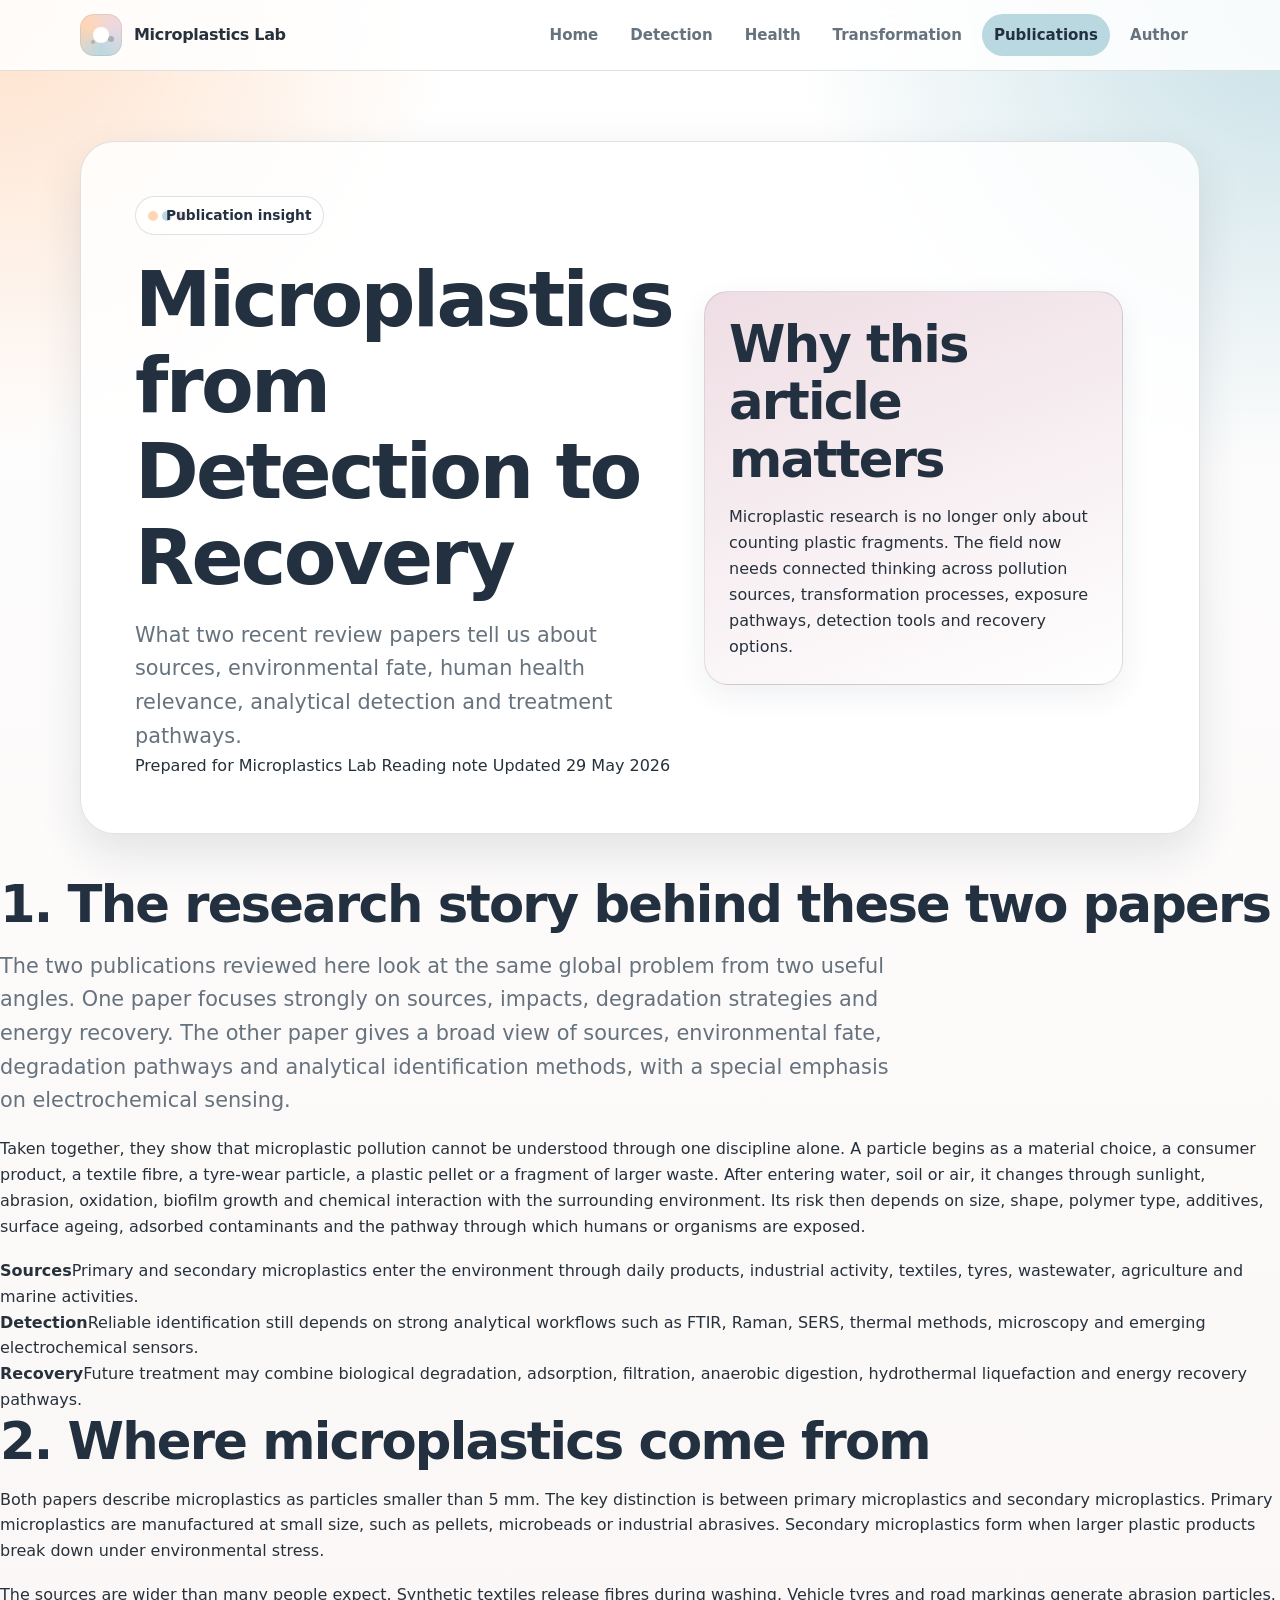
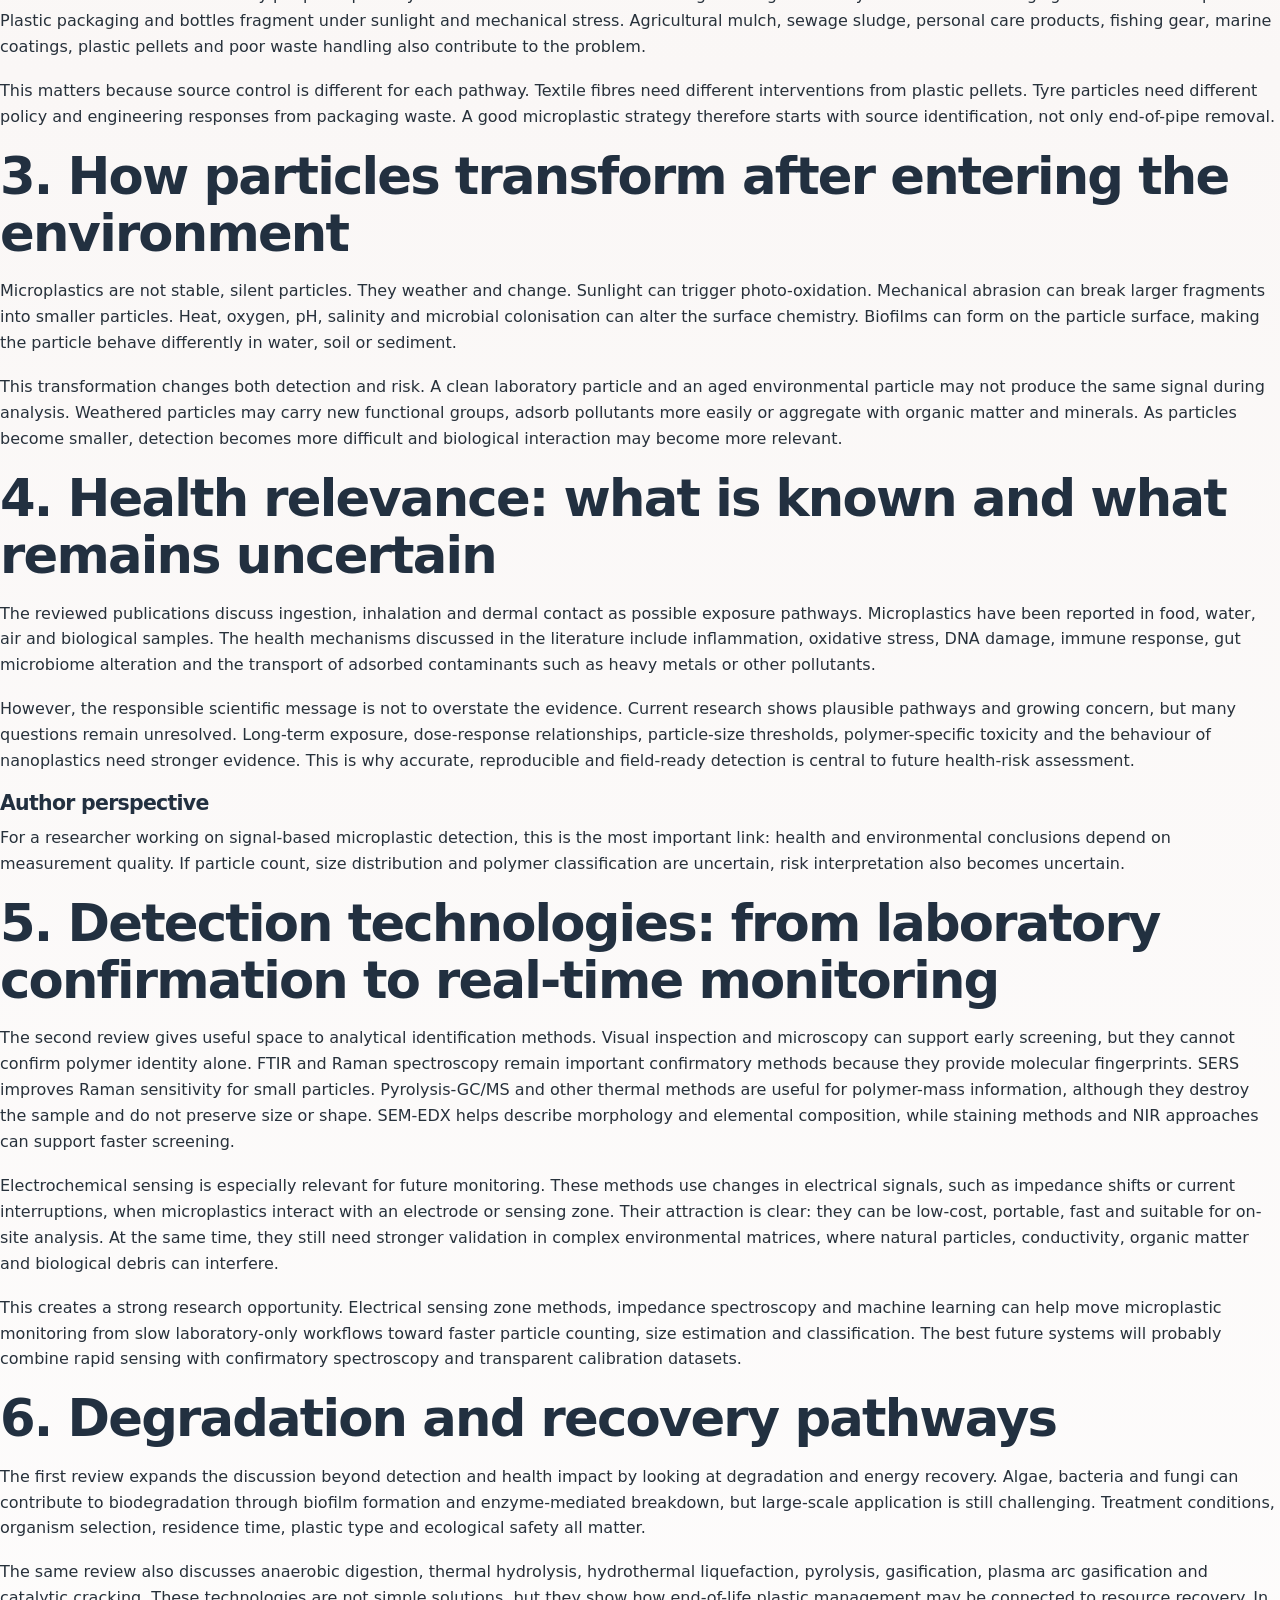
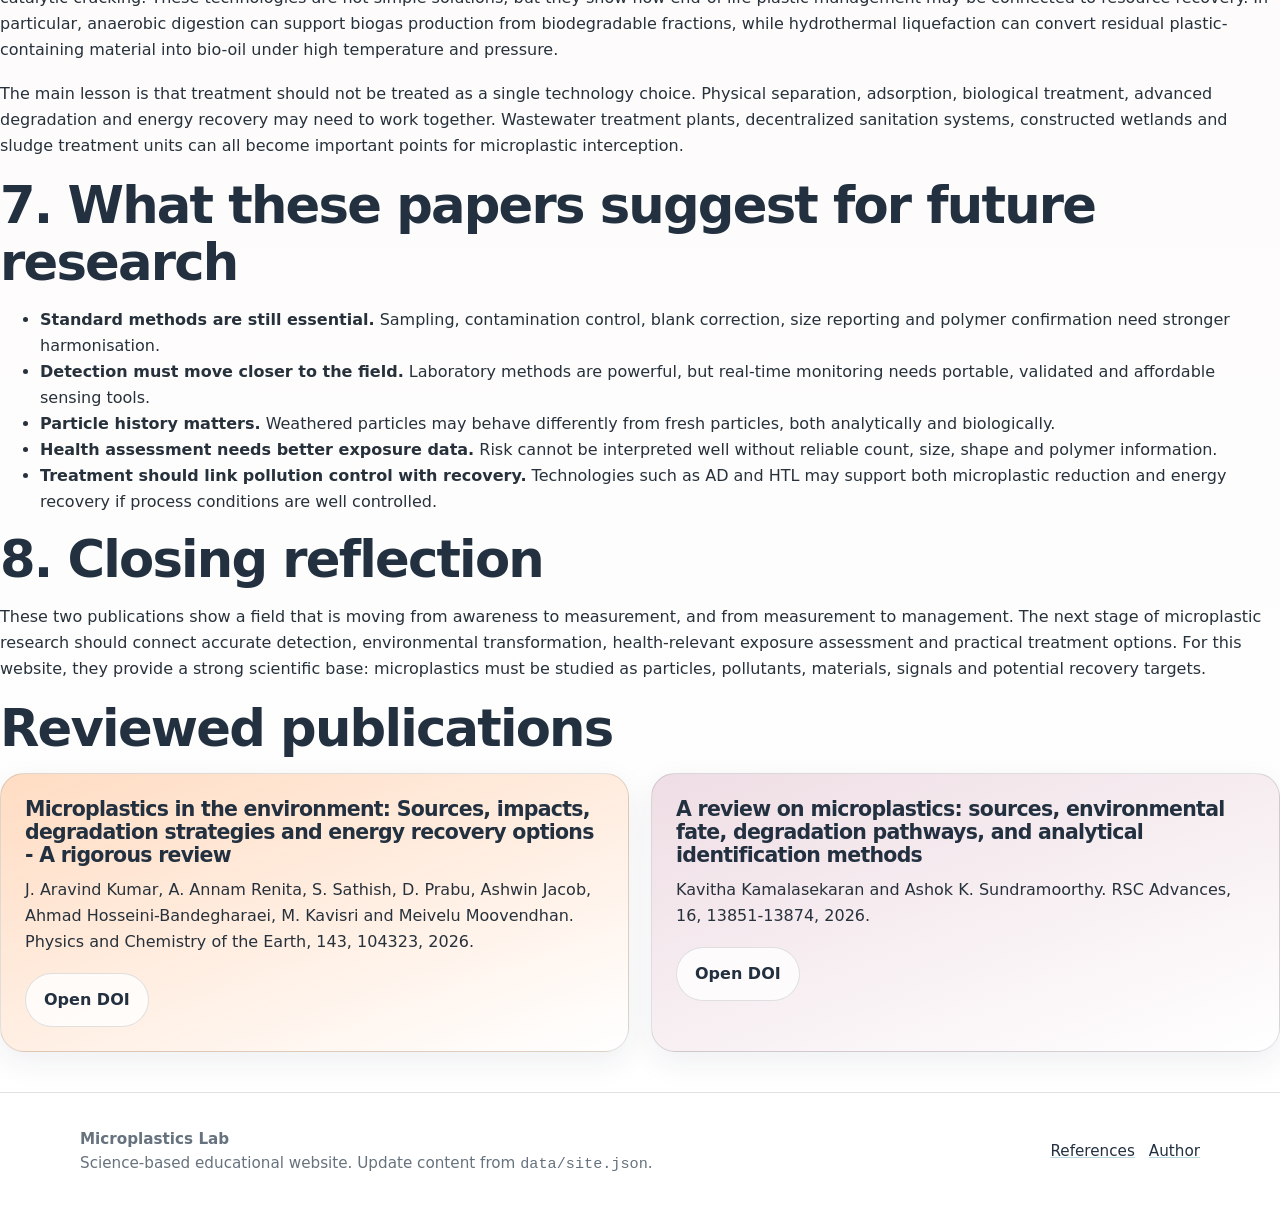
==== publication-insight-microplastics.html @ eff2d81d "Add files via upload" ====
<!doctype html>
<html lang="en">
<head>
  <meta charset="utf-8">
  <meta name="viewport" content="width=device-width, initial-scale=1">
  <title>Microplastics from Detection to Recovery | Microplastics Lab</title>
  <meta name="description" content="A readable article based on two recent microplastic review publications covering sources, environmental fate, detection, health relevance and recovery pathways.">
  <link rel="stylesheet" href="assets/css/styles.css">
</head>
<body>

<a class="skip-link" href="#content">Skip to content</a>
<header class="site-header">
  <div class="nav-wrap">
    <a class="brand" href="index.html" aria-label="Microplastics website home">
      <span class="brand-mark" aria-hidden="true"></span>
      <span>Microplastics Lab</span>
    </a>
    <button class="nav-toggle" type="button" aria-expanded="false" aria-label="Open navigation">Menu</button>
    <ul class="nav-links">
      <li><a href="index.html">Home</a></li>
      <li><a href="detection.html">Detection</a></li>
      <li><a href="health.html">Health</a></li>
      <li><a href="transformation.html">Transformation</a></li>
      <li><a class="active" href="publications.html">Publications</a></li>
      <li><a href="author.html">Author</a></li>
    </ul>
  </div>
</header>

<main id="content">
  <section class="page-hero">
    <div class="page-hero-inner">
      <div>
        <span class="kicker">Publication insight</span>
        <h1>Microplastics from Detection to Recovery</h1>
        <p class="lead">What two recent review papers tell us about sources, environmental fate, human health relevance, analytical detection and treatment pathways.</p>
        <div class="article-meta">
          <span>Prepared for Microplastics Lab</span>
          <span>Reading note</span>
          <span>Updated 29 May 2026</span>
        </div>
      </div>
      <div class="card accent-c">
        <h2>Why this article matters</h2>
        <p>Microplastic research is no longer only about counting plastic fragments. The field now needs connected thinking across pollution sources, transformation processes, exposure pathways, detection tools and recovery options.</p>
      </div>
    </div>
  </section>

  <section class="article-shell">
    <article class="article-body">
      <h2>1. The research story behind these two papers</h2>
      <p class="lead">The two publications reviewed here look at the same global problem from two useful angles. One paper focuses strongly on sources, impacts, degradation strategies and energy recovery. The other paper gives a broad view of sources, environmental fate, degradation pathways and analytical identification methods, with a special emphasis on electrochemical sensing.</p>
      <p>Taken together, they show that microplastic pollution cannot be understood through one discipline alone. A particle begins as a material choice, a consumer product, a textile fibre, a tyre-wear particle, a plastic pellet or a fragment of larger waste. After entering water, soil or air, it changes through sunlight, abrasion, oxidation, biofilm growth and chemical interaction with the surrounding environment. Its risk then depends on size, shape, polymer type, additives, surface ageing, adsorbed contaminants and the pathway through which humans or organisms are exposed.</p>

      <div class="insight-grid">
        <div class="insight-tile"><strong>Sources</strong>Primary and secondary microplastics enter the environment through daily products, industrial activity, textiles, tyres, wastewater, agriculture and marine activities.</div>
        <div class="insight-tile"><strong>Detection</strong>Reliable identification still depends on strong analytical workflows such as FTIR, Raman, SERS, thermal methods, microscopy and emerging electrochemical sensors.</div>
        <div class="insight-tile"><strong>Recovery</strong>Future treatment may combine biological degradation, adsorption, filtration, anaerobic digestion, hydrothermal liquefaction and energy recovery pathways.</div>
      </div>

      <h2>2. Where microplastics come from</h2>
      <p>Both papers describe microplastics as particles smaller than 5 mm. The key distinction is between primary microplastics and secondary microplastics. Primary microplastics are manufactured at small size, such as pellets, microbeads or industrial abrasives. Secondary microplastics form when larger plastic products break down under environmental stress.</p>
      <p>The sources are wider than many people expect. Synthetic textiles release fibres during washing. Vehicle tyres and road markings generate abrasion particles. Plastic packaging and bottles fragment under sunlight and mechanical stress. Agricultural mulch, sewage sludge, personal care products, fishing gear, marine coatings, plastic pellets and poor waste handling also contribute to the problem.</p>
      <p>This matters because source control is different for each pathway. Textile fibres need different interventions from plastic pellets. Tyre particles need different policy and engineering responses from packaging waste. A good microplastic strategy therefore starts with source identification, not only end-of-pipe removal.</p>

      <h2>3. How particles transform after entering the environment</h2>
      <p>Microplastics are not stable, silent particles. They weather and change. Sunlight can trigger photo-oxidation. Mechanical abrasion can break larger fragments into smaller particles. Heat, oxygen, pH, salinity and microbial colonisation can alter the surface chemistry. Biofilms can form on the particle surface, making the particle behave differently in water, soil or sediment.</p>
      <p>This transformation changes both detection and risk. A clean laboratory particle and an aged environmental particle may not produce the same signal during analysis. Weathered particles may carry new functional groups, adsorb pollutants more easily or aggregate with organic matter and minerals. As particles become smaller, detection becomes more difficult and biological interaction may become more relevant.</p>

      <h2>4. Health relevance: what is known and what remains uncertain</h2>
      <p>The reviewed publications discuss ingestion, inhalation and dermal contact as possible exposure pathways. Microplastics have been reported in food, water, air and biological samples. The health mechanisms discussed in the literature include inflammation, oxidative stress, DNA damage, immune response, gut microbiome alteration and the transport of adsorbed contaminants such as heavy metals or other pollutants.</p>
      <p>However, the responsible scientific message is not to overstate the evidence. Current research shows plausible pathways and growing concern, but many questions remain unresolved. Long-term exposure, dose-response relationships, particle-size thresholds, polymer-specific toxicity and the behaviour of nanoplastics need stronger evidence. This is why accurate, reproducible and field-ready detection is central to future health-risk assessment.</p>

      <div class="article-note">
        <h3>Author perspective</h3>
        <p>For a researcher working on signal-based microplastic detection, this is the most important link: health and environmental conclusions depend on measurement quality. If particle count, size distribution and polymer classification are uncertain, risk interpretation also becomes uncertain.</p>
      </div>

      <h2>5. Detection technologies: from laboratory confirmation to real-time monitoring</h2>
      <p>The second review gives useful space to analytical identification methods. Visual inspection and microscopy can support early screening, but they cannot confirm polymer identity alone. FTIR and Raman spectroscopy remain important confirmatory methods because they provide molecular fingerprints. SERS improves Raman sensitivity for small particles. Pyrolysis-GC/MS and other thermal methods are useful for polymer-mass information, although they destroy the sample and do not preserve size or shape. SEM-EDX helps describe morphology and elemental composition, while staining methods and NIR approaches can support faster screening.</p>
      <p>Electrochemical sensing is especially relevant for future monitoring. These methods use changes in electrical signals, such as impedance shifts or current interruptions, when microplastics interact with an electrode or sensing zone. Their attraction is clear: they can be low-cost, portable, fast and suitable for on-site analysis. At the same time, they still need stronger validation in complex environmental matrices, where natural particles, conductivity, organic matter and biological debris can interfere.</p>
      <p>This creates a strong research opportunity. Electrical sensing zone methods, impedance spectroscopy and machine learning can help move microplastic monitoring from slow laboratory-only workflows toward faster particle counting, size estimation and classification. The best future systems will probably combine rapid sensing with confirmatory spectroscopy and transparent calibration datasets.</p>

      <h2>6. Degradation and recovery pathways</h2>
      <p>The first review expands the discussion beyond detection and health impact by looking at degradation and energy recovery. Algae, bacteria and fungi can contribute to biodegradation through biofilm formation and enzyme-mediated breakdown, but large-scale application is still challenging. Treatment conditions, organism selection, residence time, plastic type and ecological safety all matter.</p>
      <p>The same review also discusses anaerobic digestion, thermal hydrolysis, hydrothermal liquefaction, pyrolysis, gasification, plasma arc gasification and catalytic cracking. These technologies are not simple solutions, but they show how end-of-life plastic management may be connected to resource recovery. In particular, anaerobic digestion can support biogas production from biodegradable fractions, while hydrothermal liquefaction can convert residual plastic-containing material into bio-oil under high temperature and pressure.</p>
      <p>The main lesson is that treatment should not be treated as a single technology choice. Physical separation, adsorption, biological treatment, advanced degradation and energy recovery may need to work together. Wastewater treatment plants, decentralized sanitation systems, constructed wetlands and sludge treatment units can all become important points for microplastic interception.</p>

      <h2>7. What these papers suggest for future research</h2>
      <ul class="key-list">
        <li><strong>Standard methods are still essential.</strong> Sampling, contamination control, blank correction, size reporting and polymer confirmation need stronger harmonisation.</li>
        <li><strong>Detection must move closer to the field.</strong> Laboratory methods are powerful, but real-time monitoring needs portable, validated and affordable sensing tools.</li>
        <li><strong>Particle history matters.</strong> Weathered particles may behave differently from fresh particles, both analytically and biologically.</li>
        <li><strong>Health assessment needs better exposure data.</strong> Risk cannot be interpreted well without reliable count, size, shape and polymer information.</li>
        <li><strong>Treatment should link pollution control with recovery.</strong> Technologies such as AD and HTL may support both microplastic reduction and energy recovery if process conditions are well controlled.</li>
      </ul>

      <h2>8. Closing reflection</h2>
      <p>These two publications show a field that is moving from awareness to measurement, and from measurement to management. The next stage of microplastic research should connect accurate detection, environmental transformation, health-relevant exposure assessment and practical treatment options. For this website, they provide a strong scientific base: microplastics must be studied as particles, pollutants, materials, signals and potential recovery targets.</p>

      <h2>Reviewed publications</h2>
      <div class="grid two">
        <section class="card source-card accent-b">
          <h3>Microplastics in the environment: Sources, impacts, degradation strategies and energy recovery options - A rigorous review</h3>
          <p>J. Aravind Kumar, A. Annam Renita, S. Sathish, D. Prabu, Ashwin Jacob, Ahmad Hosseini-Bandegharaei, M. Kavisri and Meivelu Moovendhan. Physics and Chemistry of the Earth, 143, 104323, 2026.</p>
          <a class="button secondary" href="https://doi.org/10.1016/j.pce.2026.104323" target="_blank" rel="noopener">Open DOI</a>
        </section>
        <section class="card source-card accent-c">
          <h3>A review on microplastics: sources, environmental fate, degradation pathways, and analytical identification methods</h3>
          <p>Kavitha Kamalasekaran and Ashok K. Sundramoorthy. RSC Advances, 16, 13851-13874, 2026.</p>
          <a class="button secondary" href="https://doi.org/10.1039/d5ra09062h" target="_blank" rel="noopener">Open DOI</a>
        </section>
      </div>
    </article>
  </section>
</main>

<footer class="site-footer">
  <div class="footer-inner">
    <div>
      <strong>Microplastics Lab</strong><br>
      Science-based educational website. Update content from <code>data/site.json</code>.
    </div>
    <div class="footer-links">
      <a href="publications.html">References</a>
      <a href="author.html">Author</a>
    </div>
  </div>
</footer>
<script src="assets/js/main.js"></script>

</body>
</html>
---- assets/css/styles.css ----
:root {
  --blush: #ecd8e0;
  --peach: #ffd5b6;
  --aqua: #bad8e0;
  --white: #ffffff;
  --stone: #ccc8c8;
  --ink: #27313b;
  --muted: #66727d;
  --deep: #223040;
  --line: rgba(39, 49, 59, 0.14);
  --shadow: 0 18px 45px rgba(34, 48, 64, 0.12);
  --radius: 24px;
  --radius-sm: 14px;
  --max: 1160px;
}

* { box-sizing: border-box; }
html { scroll-behavior: smooth; }
body {
  margin: 0;
  font-family: Inter, ui-sans-serif, system-ui, -apple-system, BlinkMacSystemFont, "Segoe UI", Arial, sans-serif;
  color: var(--ink);
  background:
    radial-gradient(circle at top left, rgba(255, 213, 182, 0.72), transparent 28rem),
    radial-gradient(circle at top right, rgba(186, 216, 224, 0.8), transparent 30rem),
    linear-gradient(180deg, #ffffff 0%, #faf7f6 38%, #ffffff 100%);
  line-height: 1.62;
}

a { color: inherit; }
img { max-width: 100%; display: block; }

.skip-link {
  position: absolute;
  left: -999px;
  top: 10px;
  background: var(--deep);
  color: white;
  padding: 10px 14px;
  border-radius: 10px;
  z-index: 999;
}
.skip-link:focus { left: 10px; }

.site-header {
  position: sticky;
  top: 0;
  z-index: 40;
  background: rgba(255, 255, 255, 0.86);
  backdrop-filter: blur(16px);
  border-bottom: 1px solid var(--line);
}

.nav-wrap {
  max-width: var(--max);
  margin: 0 auto;
  padding: 14px 20px;
  display: flex;
  align-items: center;
  justify-content: space-between;
  gap: 20px;
}

.brand {
  display: inline-flex;
  align-items: center;
  gap: 12px;
  font-weight: 780;
  text-decoration: none;
  letter-spacing: -0.02em;
}
.brand-mark {
  width: 42px;
  height: 42px;
  border-radius: 14px;
  background: conic-gradient(from 180deg, var(--aqua), var(--peach), var(--blush), var(--aqua));
  position: relative;
  box-shadow: inset 0 0 0 1px rgba(39, 49, 59, 0.08);
}
.brand-mark:after {
  content: "";
  position: absolute;
  width: 16px;
  height: 16px;
  border-radius: 50%;
  background: var(--white);
  top: 13px;
  left: 13px;
  box-shadow: 10px 4px 0 -5px rgba(39, 49, 59, 0.25), -8px 7px 0 -6px rgba(39, 49, 59, 0.22);
}

.nav-toggle {
  display: none;
  border: 1px solid var(--line);
  background: var(--white);
  border-radius: 12px;
  padding: 9px 12px;
  cursor: pointer;
  font-weight: 650;
}

.nav-links {
  display: flex;
  align-items: center;
  gap: 8px;
  list-style: none;
  margin: 0;
  padding: 0;
}
.nav-links a {
  display: inline-block;
  padding: 9px 12px;
  text-decoration: none;
  color: var(--muted);
  font-weight: 650;
  font-size: 0.94rem;
  border-radius: 999px;
}
.nav-links a:hover,
.nav-links a.active {
  background: var(--aqua);
  color: var(--deep);
}

main { min-height: 70vh; }
.section {
  max-width: var(--max);
  margin: 0 auto;
  padding: 76px 20px;
}
.section.tight { padding-top: 44px; }
.grid {
  display: grid;
  gap: 22px;
}
.grid.two { grid-template-columns: repeat(2, minmax(0, 1fr)); }
.grid.three { grid-template-columns: repeat(3, minmax(0, 1fr)); }
.grid.four { grid-template-columns: repeat(4, minmax(0, 1fr)); }

.hero {
  max-width: var(--max);
  margin: 0 auto;
  padding: 86px 20px 70px;
  display: grid;
  grid-template-columns: 1.03fr 0.97fr;
  gap: 42px;
  align-items: center;
}
.kicker {
  display: inline-flex;
  align-items: center;
  gap: 8px;
  padding: 7px 12px;
  border: 1px solid var(--line);
  border-radius: 999px;
  background: rgba(255, 255, 255, 0.74);
  color: var(--deep);
  font-size: 0.86rem;
  font-weight: 740;
}
.kicker:before {
  content: "";
  width: 10px;
  height: 10px;
  border-radius: 50%;
  background: var(--peach);
  box-shadow: 14px 0 0 var(--aqua), 28px 0 0 var(--blush);
}

h1, h2, h3, h4 {
  line-height: 1.12;
  letter-spacing: -0.035em;
  color: var(--deep);
}
h1 {
  font-size: clamp(2.55rem, 6vw, 5.4rem);
  margin: 22px 0 18px;
}
h2 {
  font-size: clamp(2rem, 4vw, 3.35rem);
  margin: 0 0 16px;
}
h3 {
  font-size: 1.28rem;
  margin: 0 0 10px;
}
p { margin: 0 0 18px; }
.lead {
  font-size: clamp(1.05rem, 2vw, 1.3rem);
  color: var(--muted);
  max-width: 68ch;
}
.section-head {
  max-width: 790px;
  margin-bottom: 30px;
}
.section-head.center {
  text-align: center;
  margin-left: auto;
  margin-right: auto;
}

.cta-row {
  display: flex;
  gap: 12px;
  flex-wrap: wrap;
  margin-top: 28px;
}
.button {
  display: inline-flex;
  align-items: center;
  justify-content: center;
  gap: 8px;
  padding: 13px 18px;
  border-radius: 999px;
  text-decoration: none;
  border: 1px solid var(--line);
  font-weight: 760;
  transition: transform .2s ease, box-shadow .2s ease, background .2s ease;
}
.button.primary { background: var(--deep); color: white; border-color: var(--deep); }
.button.secondary { background: rgba(255, 255, 255, .78); color: var(--deep); }
.button:hover { transform: translateY(-2px); box-shadow: var(--shadow); }

.hero-card {
  position: relative;
  background: rgba(255, 255, 255, 0.82);
  border: 1px solid var(--line);
  border-radius: 34px;
  padding: 26px;
  box-shadow: var(--shadow);
  overflow: hidden;
}
.hero-card:before {
  content: "";
  position: absolute;
  width: 270px;
  height: 270px;
  right: -70px;
  top: -90px;
  background: var(--blush);
  border-radius: 50%;
  opacity: 0.7;
}
.hero-card > * { position: relative; }
.metric-grid {
  display: grid;
  grid-template-columns: repeat(2, minmax(0, 1fr));
  gap: 14px;
  margin-top: 20px;
}
.metric {
  background: rgba(255,255,255,0.76);
  border: 1px solid var(--line);
  border-radius: 20px;
  padding: 18px;
}
.metric strong {
  display: block;
  font-size: 1.4rem;
  color: var(--deep);
  margin-bottom: 4px;
}
.metric span { color: var(--muted); font-size: 0.94rem; }

.card {
  background: rgba(255, 255, 255, 0.84);
  border: 1px solid var(--line);
  border-radius: var(--radius);
  padding: 24px;
  box-shadow: 0 10px 30px rgba(34, 48, 64, 0.07);
}
.card.accent-a { background: linear-gradient(160deg, rgba(186,216,224,.85), rgba(255,255,255,.84)); }
.card.accent-b { background: linear-gradient(160deg, rgba(255,213,182,.83), rgba(255,255,255,.86)); }
.card.accent-c { background: linear-gradient(160deg, rgba(236,216,224,.86), rgba(255,255,255,.86)); }
.card p:last-child { margin-bottom: 0; }
.tag {
  display: inline-block;
  margin: 0 6px 8px 0;
  padding: 6px 10px;
  border-radius: 999px;
  background: rgba(186, 216, 224, .54);
  border: 1px solid var(--line);
  font-size: 0.86rem;
  font-weight: 700;
  color: var(--deep);
}

.page-hero {
  max-width: var(--max);
  margin: 0 auto;
  padding: 70px 20px 42px;
}
.page-hero-inner {
  background: rgba(255,255,255,.82);
  border: 1px solid var(--line);
  border-radius: 34px;
  padding: clamp(28px, 5vw, 54px);
  box-shadow: var(--shadow);
  display: grid;
  grid-template-columns: 1.05fr .95fr;
  gap: 32px;
  align-items: center;
}
.page-hero .lead { margin-bottom: 0; }

.figure-panel {
  background: var(--white);
  border: 1px solid var(--line);
  border-radius: 28px;
  padding: 18px;
  box-shadow: 0 10px 28px rgba(34, 48, 64, 0.08);
}
.figure-caption {
  color: var(--muted);
  font-size: 0.91rem;
  padding: 12px 4px 0;
}

.workflow {
  position: relative;
  display: grid;
  grid-template-columns: repeat(5, minmax(0, 1fr));
  gap: 12px;
}
.step {
  background: rgba(255,255,255,.88);
  border: 1px solid var(--line);
  border-radius: 18px;
  padding: 16px;
  min-height: 132px;
}
.step-num {
  width: 32px;
  height: 32px;
  display: grid;
  place-items: center;
  border-radius: 50%;
  background: var(--deep);
  color: white;
  font-weight: 800;
  margin-bottom: 12px;
}
.step h3 { font-size: 1.04rem; margin-bottom: 7px; }
.step p { color: var(--muted); font-size: 0.93rem; }

.table-wrap {
  overflow-x: auto;
  border-radius: var(--radius);
  border: 1px solid var(--line);
  background: white;
}
table {
  width: 100%;
  border-collapse: collapse;
  min-width: 720px;
}
th, td {
  text-align: left;
  padding: 16px 18px;
  border-bottom: 1px solid var(--line);
  vertical-align: top;
}
th {
  background: var(--aqua);
  color: var(--deep);
  font-size: 0.92rem;
  letter-spacing: .02em;
}
tr:last-child td { border-bottom: none; }
td { color: var(--muted); }
td strong { color: var(--deep); }

.reference-list {
  list-style: none;
  padding: 0;
  margin: 0;
  display: grid;
  gap: 14px;
}
.reference-list li {
  background: white;
  border: 1px solid var(--line);
  border-radius: 18px;
  padding: 18px;
}
.reference-list a {
  color: var(--deep);
  font-weight: 760;
  text-decoration-thickness: 2px;
  text-decoration-color: var(--aqua);
  text-underline-offset: 4px;
}
.reference-list span {
  display: block;
  color: var(--muted);
  margin-top: 6px;
}

.author-box {
  display: grid;
  grid-template-columns: 220px 1fr;
  gap: 26px;
  align-items: start;
}
.avatar {
  width: 220px;
  height: 220px;
  border-radius: 34px;
  background:
    radial-gradient(circle at 30% 30%, var(--peach), transparent 42%),
    radial-gradient(circle at 70% 35%, var(--aqua), transparent 45%),
    radial-gradient(circle at 55% 75%, var(--blush), transparent 45%),
    var(--white);
  border: 1px solid var(--line);
  position: relative;
  overflow: hidden;
}
.avatar:before,
.avatar:after {
  content: "";
  position: absolute;
  border-radius: 999px;
  background: rgba(39,49,59,.12);
}
.avatar:before { width: 74px; height: 74px; top: 54px; left: 72px; }
.avatar:after { width: 134px; height: 72px; bottom: 28px; left: 42px; }

.callout {
  border-left: 6px solid var(--peach);
  padding: 20px 22px;
  border-radius: 0 18px 18px 0;
  background: rgba(255, 213, 182, 0.24);
}
.callout.blue { border-left-color: var(--aqua); background: rgba(186, 216, 224, 0.26); }
.callout.pink { border-left-color: var(--blush); background: rgba(236, 216, 224, 0.34); }

.site-footer {
  border-top: 1px solid var(--line);
  background: rgba(255,255,255,.84);
  margin-top: 40px;
}
.footer-inner {
  max-width: var(--max);
  margin: 0 auto;
  padding: 34px 20px;
  display: grid;
  grid-template-columns: 1fr auto;
  gap: 20px;
  align-items: center;
  color: var(--muted);
  font-size: 0.95rem;
}
.footer-links { display: flex; gap: 14px; flex-wrap: wrap; }
.footer-links a { color: var(--deep); text-decoration-color: var(--aqua); }

.notice {
  font-size: 0.92rem;
  color: var(--muted);
  background: rgba(204, 200, 200, 0.22);
  border: 1px solid var(--line);
  border-radius: 16px;
  padding: 14px 16px;
}

@media (max-width: 920px) {
  .hero,
  .page-hero-inner,
  .grid.two,
  .grid.three,
  .grid.four,
  .author-box {
    grid-template-columns: 1fr;
  }
  .workflow { grid-template-columns: 1fr 1fr; }
  .footer-inner { grid-template-columns: 1fr; }
}

@media (max-width: 720px) {
  .nav-toggle { display: inline-flex; }
  .nav-links {
    position: absolute;
    top: 72px;
    left: 16px;
    right: 16px;
    display: none;
    flex-direction: column;
    align-items: stretch;
    background: rgba(255,255,255,.98);
    border: 1px solid var(--line);
    border-radius: 20px;
    padding: 10px;
    box-shadow: var(--shadow);
  }
  .nav-links.open { display: flex; }
  .nav-links a { border-radius: 14px; }
  .hero { padding-top: 54px; }
  .metric-grid, .workflow { grid-template-columns: 1fr; }
  .section { padding: 54px 18px; }
  .page-hero { padding: 42px 18px 20px; }
  .avatar { width: 180px; height: 180px; }
}
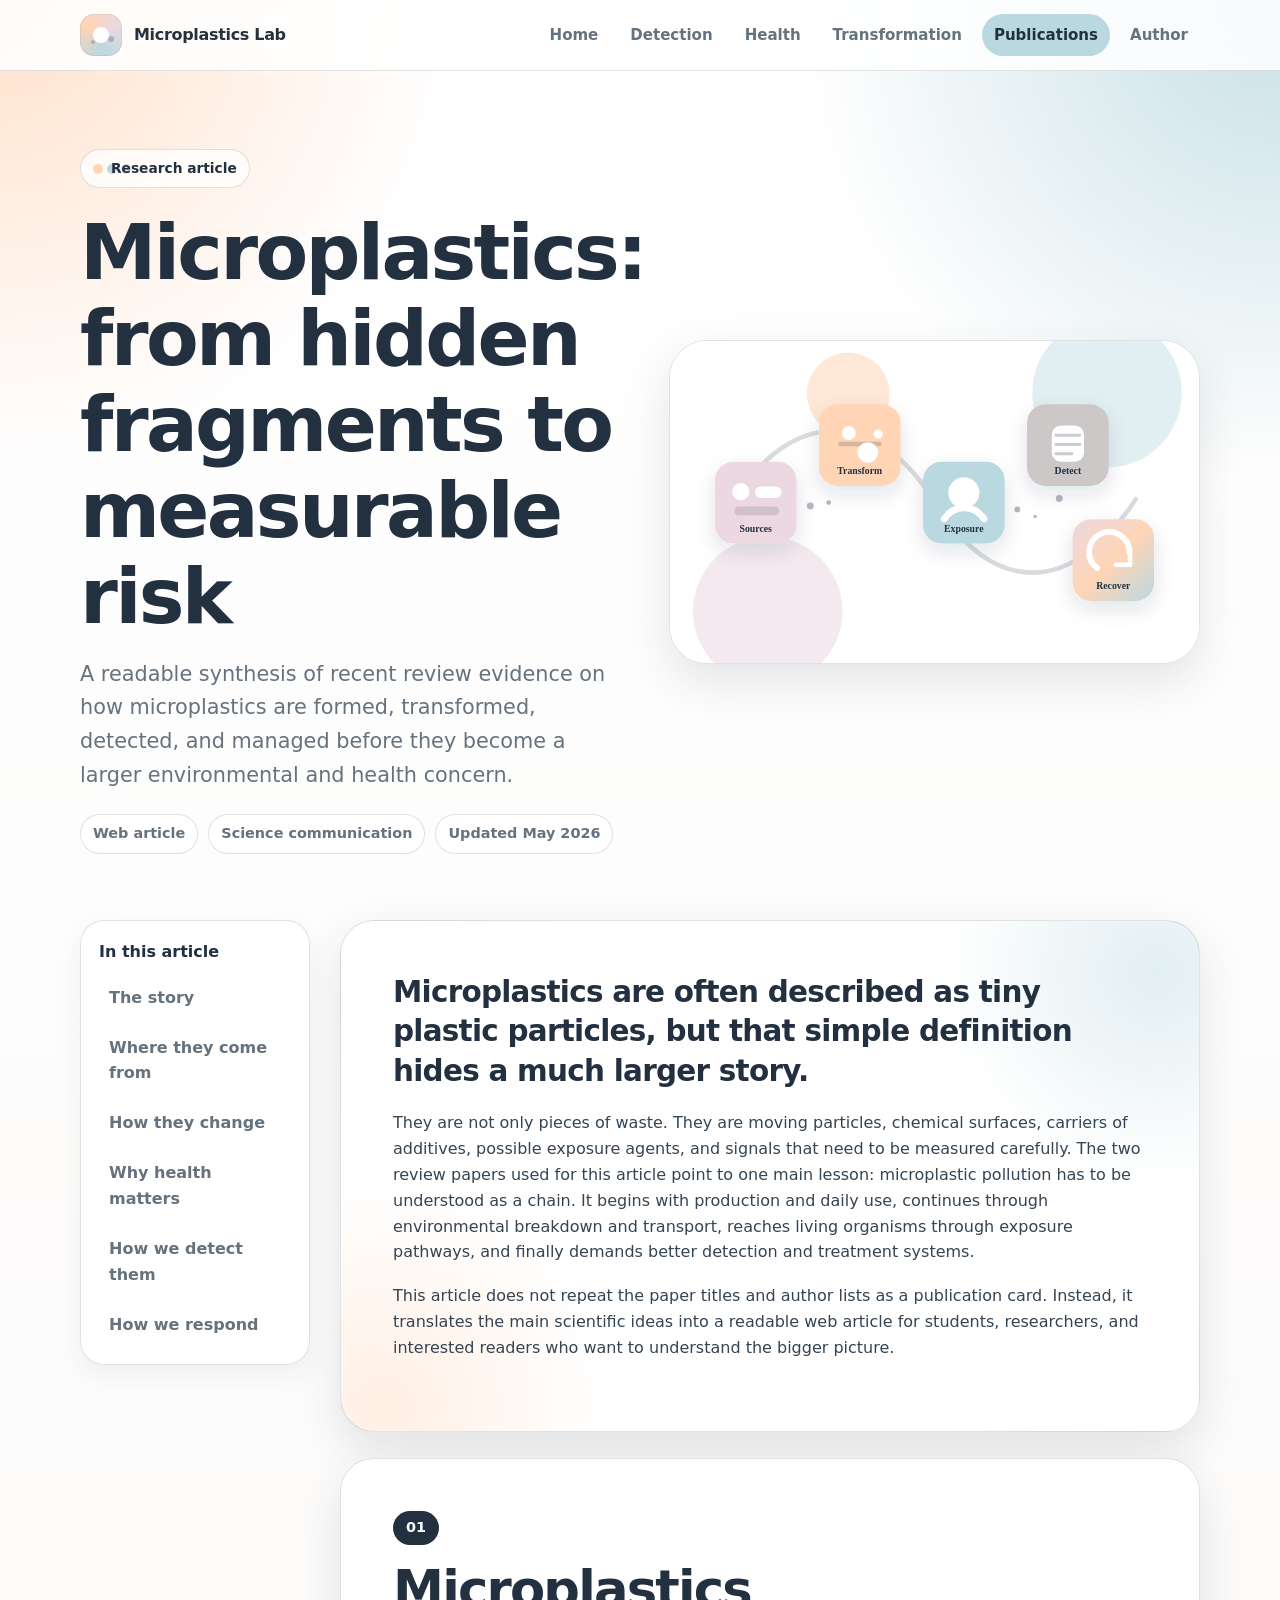
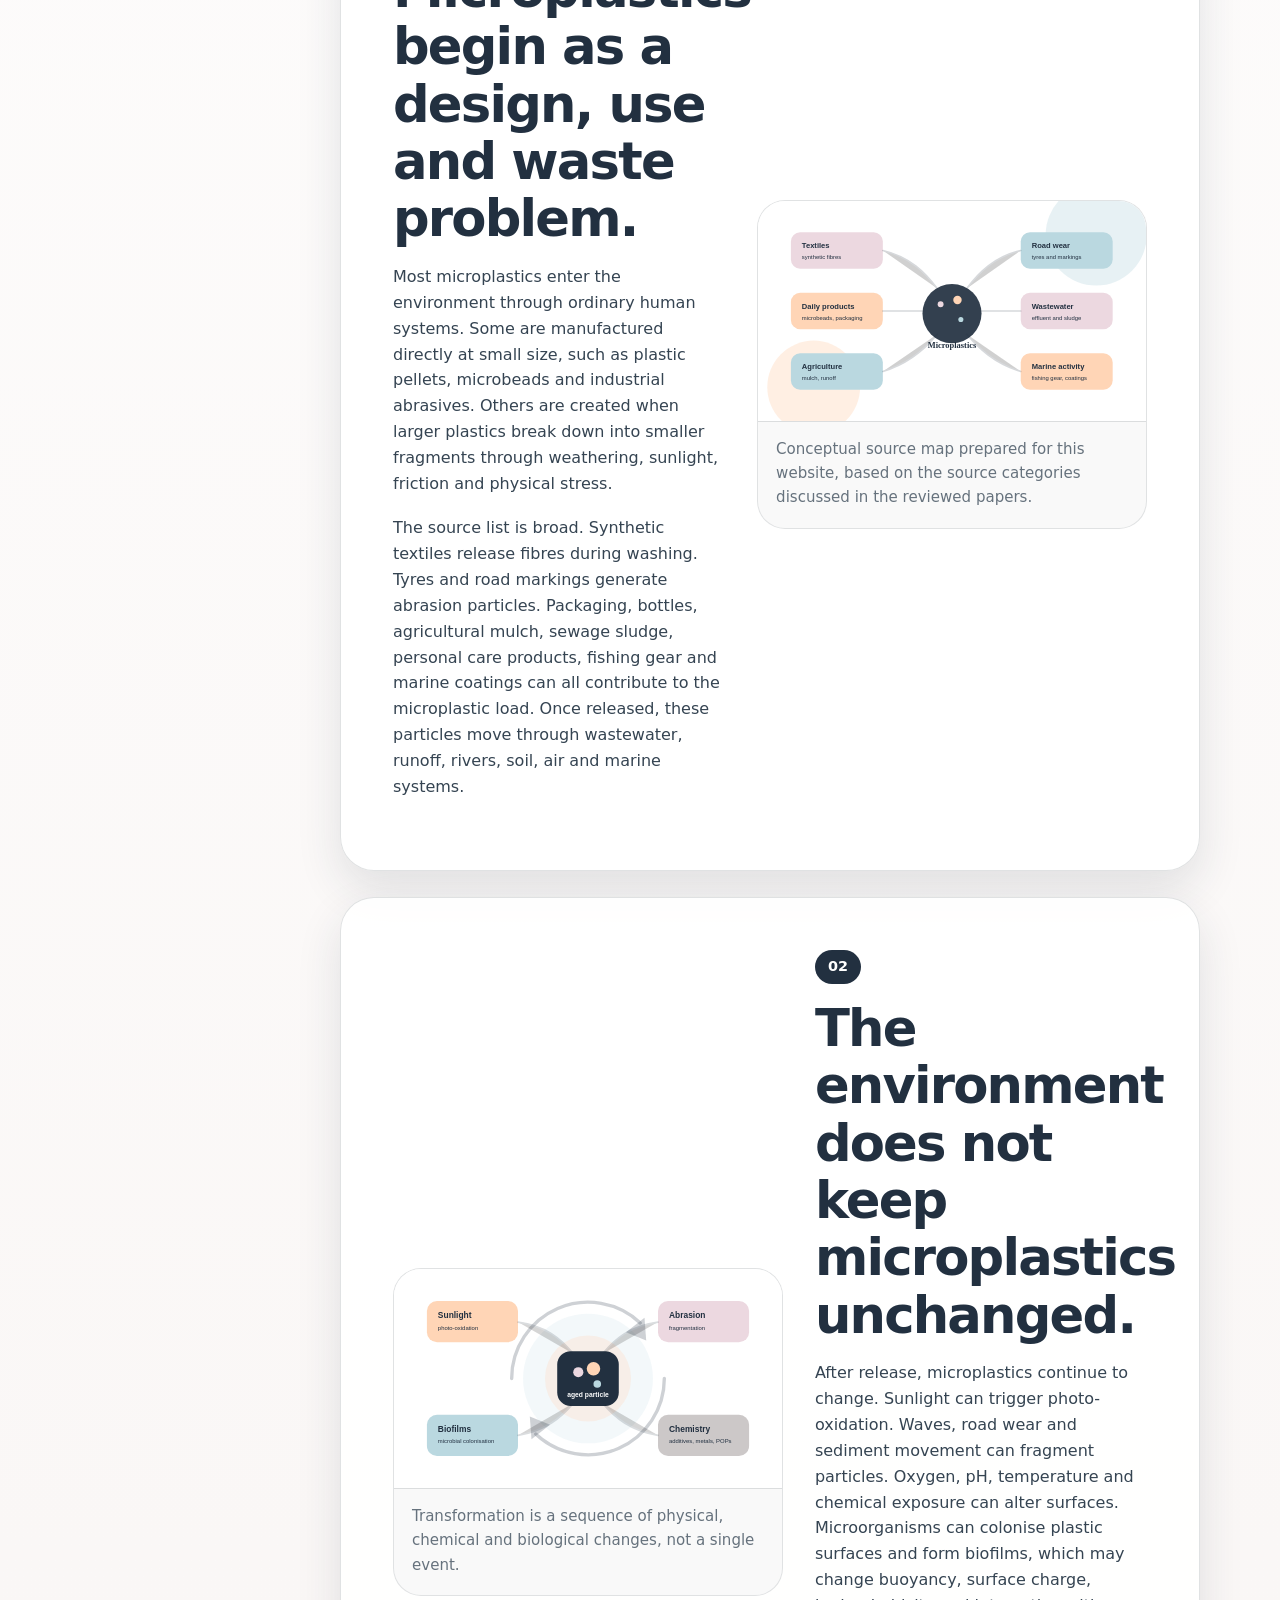
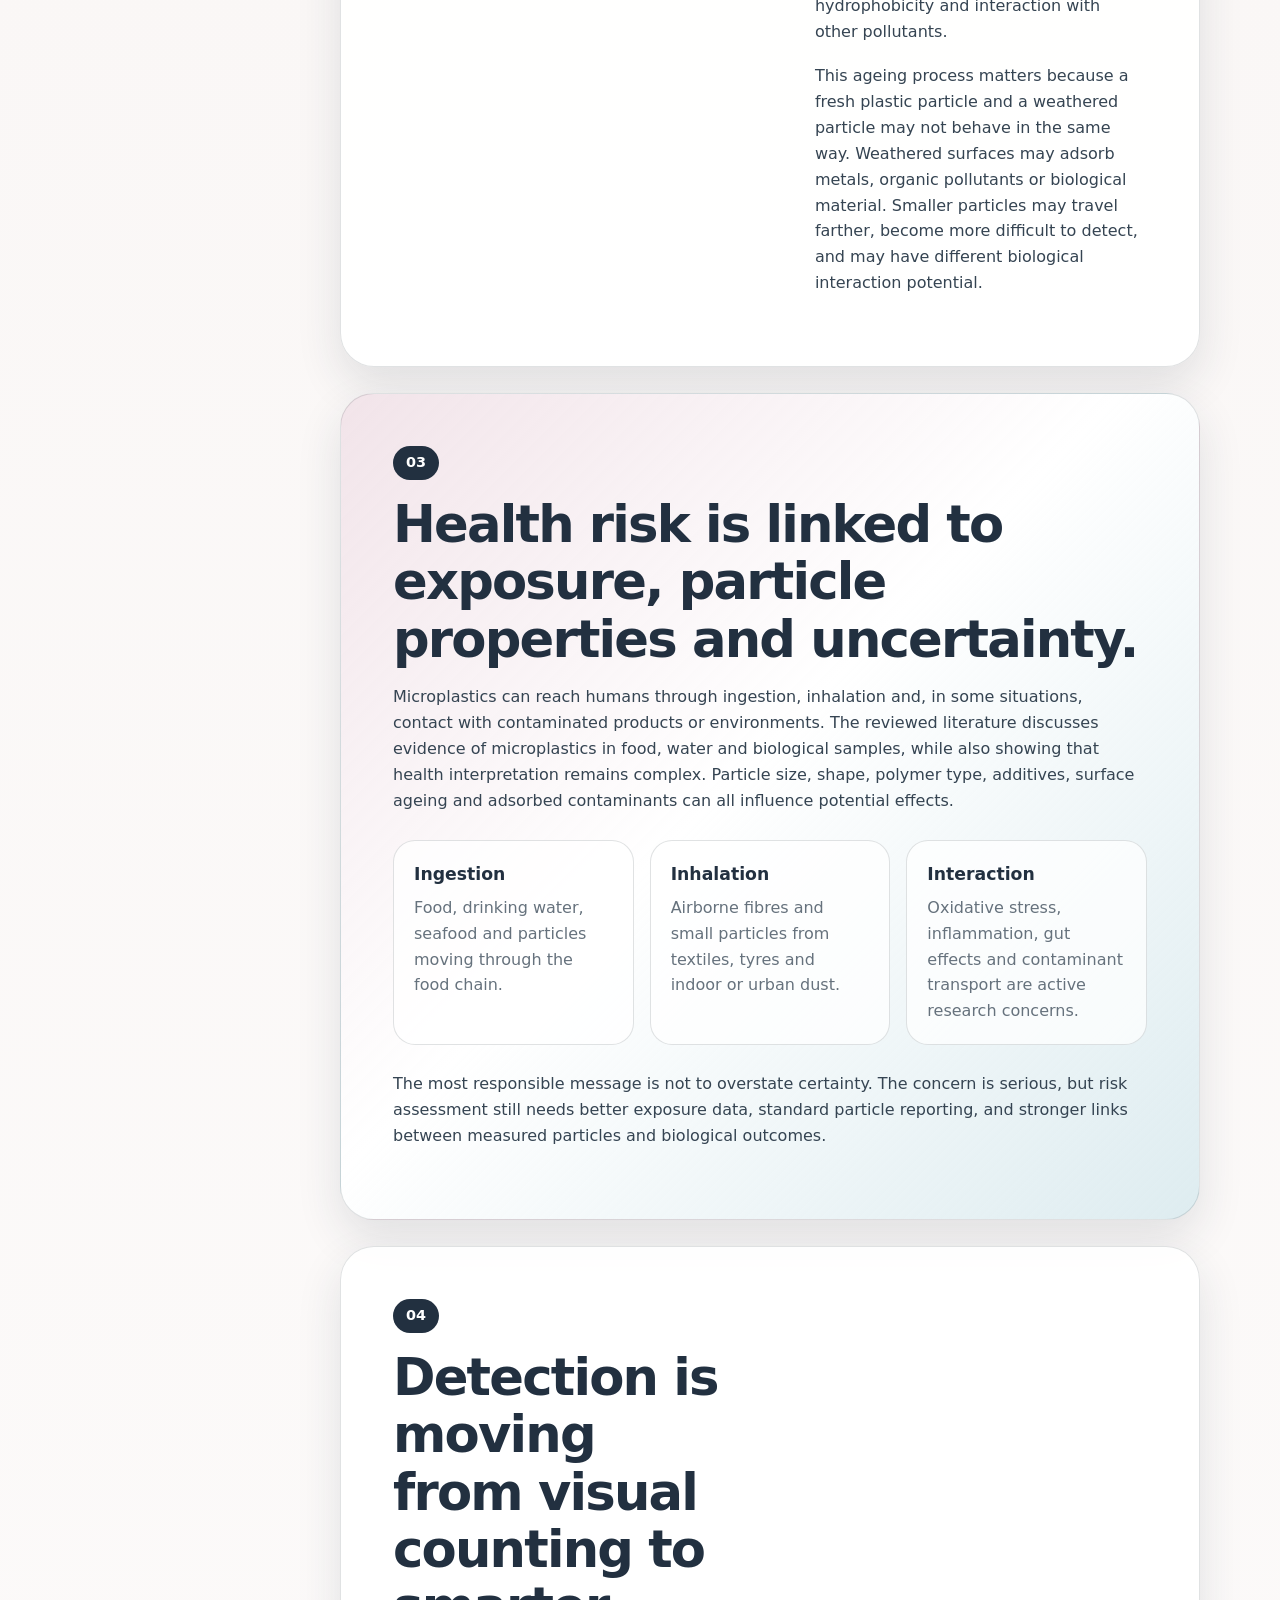
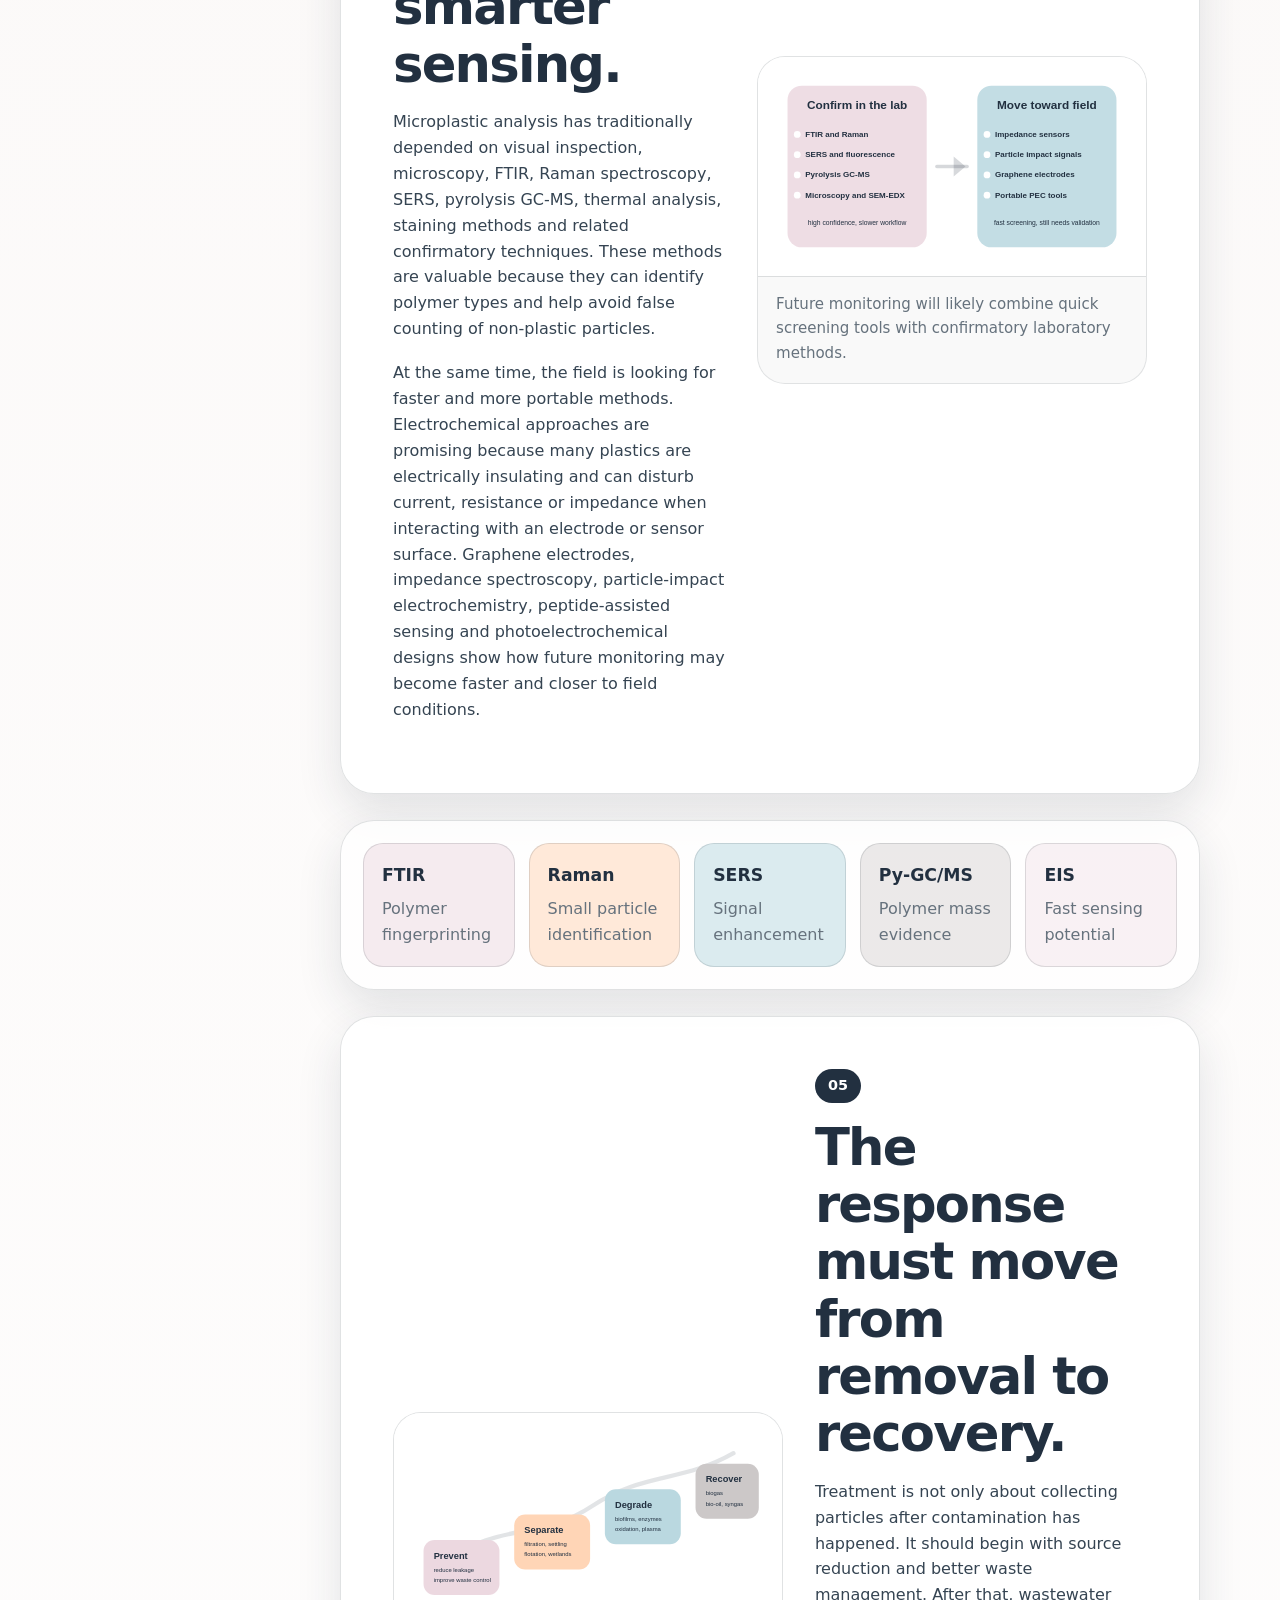
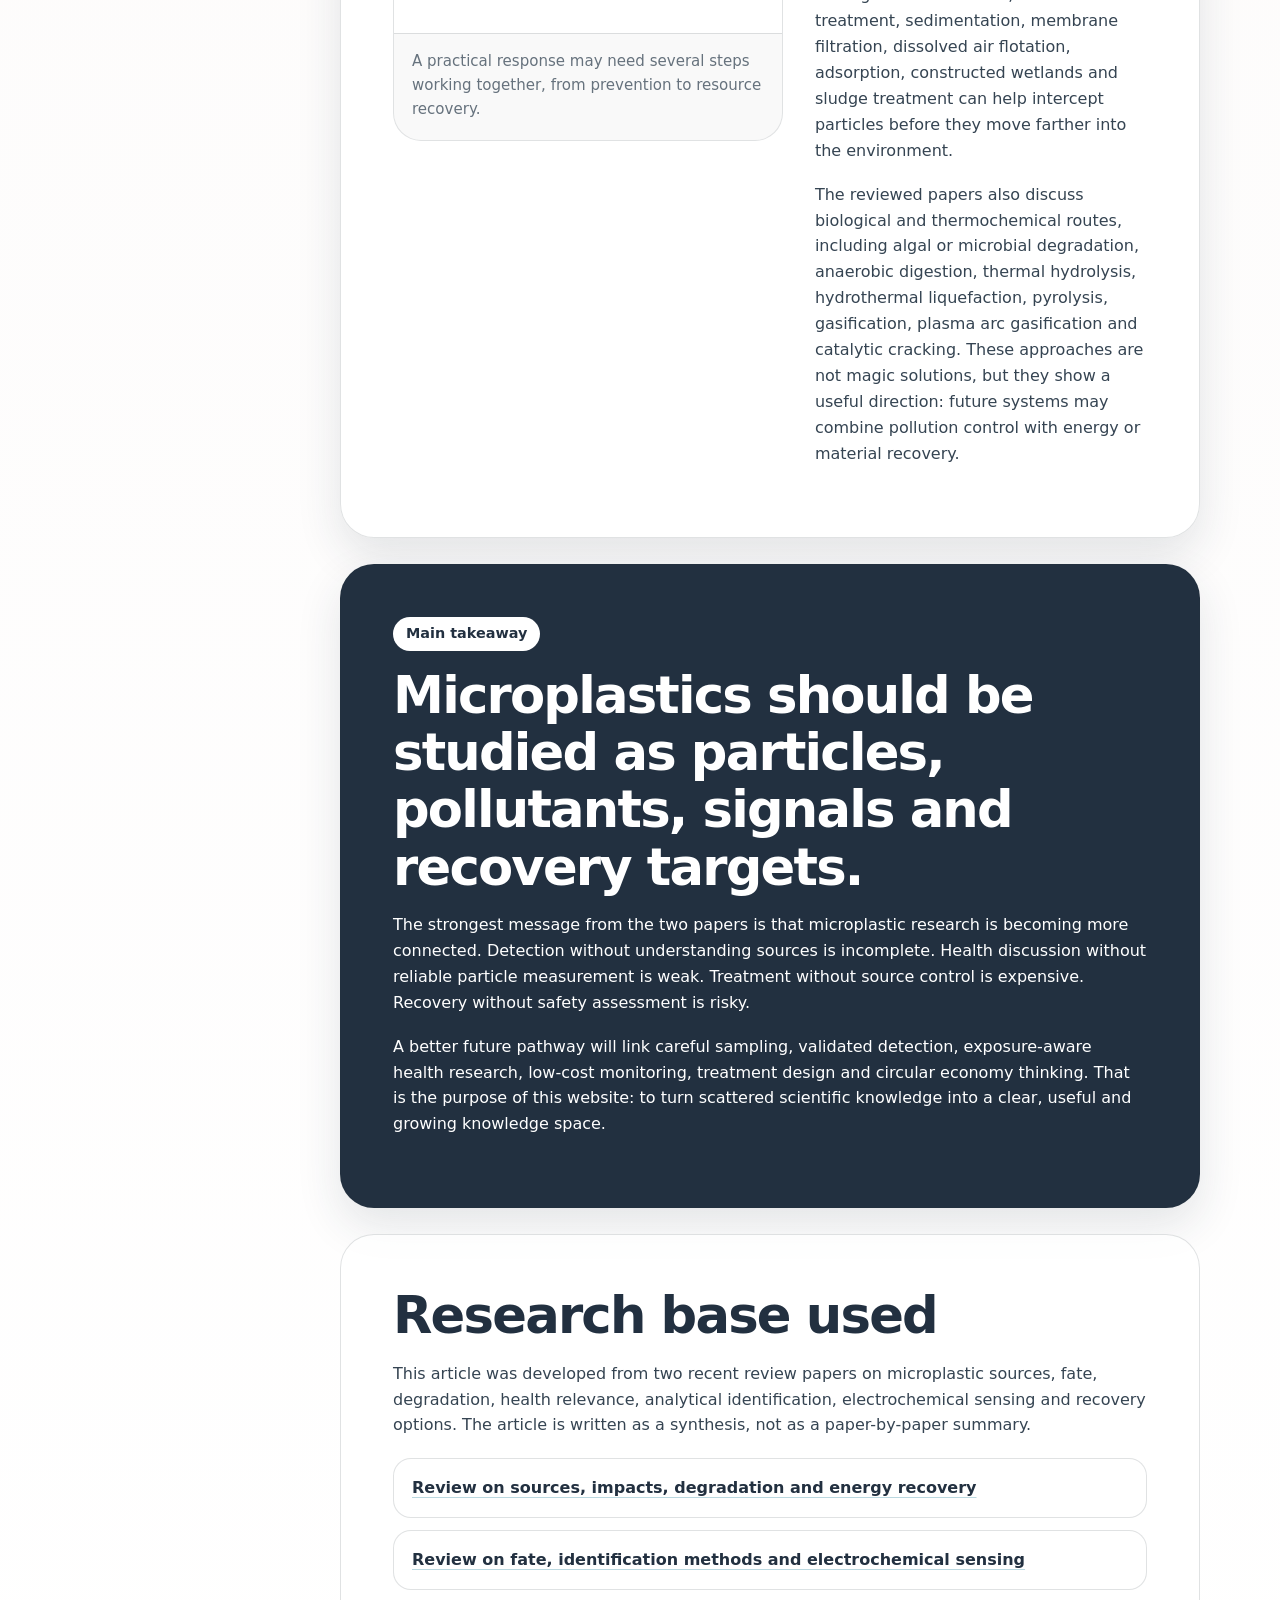
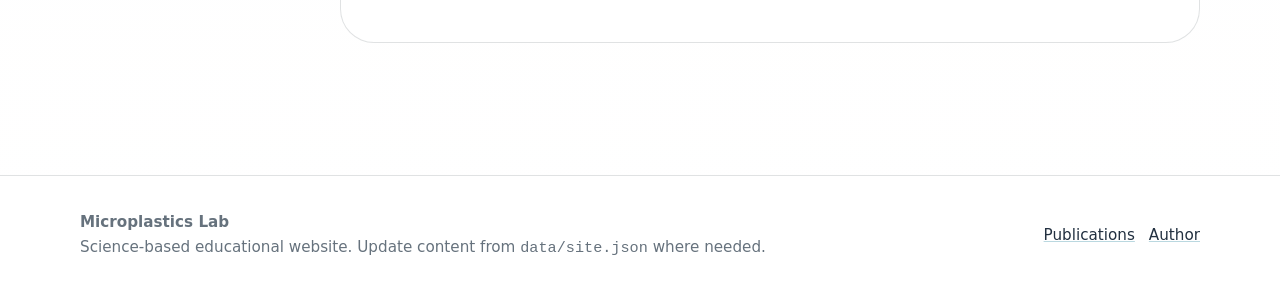
==== commit 4659637b: "Add files via upload" ====
--- a/publication-insight-microplastics.html
+++ b/publication-insight-microplastics.html
@@ -3,8 +3,8 @@
 <head>
   <meta charset="utf-8">
   <meta name="viewport" content="width=device-width, initial-scale=1">
-  <title>Microplastics from Detection to Recovery | Microplastics Lab</title>
-  <meta name="description" content="A readable article based on two recent microplastic review publications covering sources, environmental fate, detection, health relevance and recovery pathways.">
+  <title>Microplastics: From Hidden Fragments to Measurable Risk | Microplastics Lab</title>
+  <meta name="description" content="A designed web article synthesizing recent microplastic review papers into a readable story on sources, transformation, exposure, detection and recovery.">
   <link rel="stylesheet" href="assets/css/styles.css">
 </head>
 <body>
@@ -29,90 +29,127 @@
 </header>
 
 <main id="content">
-  <section class="page-hero">
-    <div class="page-hero-inner">
-      <div>
-        <span class="kicker">Publication insight</span>
-        <h1>Microplastics from Detection to Recovery</h1>
-        <p class="lead">What two recent review papers tell us about sources, environmental fate, human health relevance, analytical detection and treatment pathways.</p>
-        <div class="article-meta">
-          <span>Prepared for Microplastics Lab</span>
-          <span>Reading note</span>
-          <span>Updated 29 May 2026</span>
-        </div>
-      </div>
-      <div class="card accent-c">
-        <h2>Why this article matters</h2>
-        <p>Microplastic research is no longer only about counting plastic fragments. The field now needs connected thinking across pollution sources, transformation processes, exposure pathways, detection tools and recovery options.</p>
+  <section class="story-hero">
+    <div class="story-hero-copy">
+      <span class="kicker">Research article</span>
+      <h1>Microplastics: from hidden fragments to measurable risk</h1>
+      <p class="lead">A readable synthesis of recent review evidence on how microplastics are formed, transformed, detected, and managed before they become a larger environmental and health concern.</p>
+      <div class="article-meta clean">
+        <span>Web article</span>
+        <span>Science communication</span>
+        <span>Updated May 2026</span>
       </div>
     </div>
+    <figure class="hero-visual-card">
+      <img src="assets/img/article-journey.svg" alt="Conceptual illustration showing the journey of microplastics from sources to transformation, exposure, detection and recovery.">
+    </figure>
   </section>
 
-  <section class="article-shell">
-    <article class="article-body">
-      <h2>1. The research story behind these two papers</h2>
-      <p class="lead">The two publications reviewed here look at the same global problem from two useful angles. One paper focuses strongly on sources, impacts, degradation strategies and energy recovery. The other paper gives a broad view of sources, environmental fate, degradation pathways and analytical identification methods, with a special emphasis on electrochemical sensing.</p>
-      <p>Taken together, they show that microplastic pollution cannot be understood through one discipline alone. A particle begins as a material choice, a consumer product, a textile fibre, a tyre-wear particle, a plastic pellet or a fragment of larger waste. After entering water, soil or air, it changes through sunlight, abrasion, oxidation, biofilm growth and chemical interaction with the surrounding environment. Its risk then depends on size, shape, polymer type, additives, surface ageing, adsorbed contaminants and the pathway through which humans or organisms are exposed.</p>
+  <section class="story-wrapper">
+    <aside class="story-sidebar" aria-label="Article navigation">
+      <strong>In this article</strong>
+      <a href="#story">The story</a>
+      <a href="#sources">Where they come from</a>
+      <a href="#transformation">How they change</a>
+      <a href="#health">Why health matters</a>
+      <a href="#detection">How we detect them</a>
+      <a href="#recovery">How we respond</a>
+    </aside>
 
-      <div class="insight-grid">
-        <div class="insight-tile"><strong>Sources</strong>Primary and secondary microplastics enter the environment through daily products, industrial activity, textiles, tyres, wastewater, agriculture and marine activities.</div>
-        <div class="insight-tile"><strong>Detection</strong>Reliable identification still depends on strong analytical workflows such as FTIR, Raman, SERS, thermal methods, microscopy and emerging electrochemical sensors.</div>
-        <div class="insight-tile"><strong>Recovery</strong>Future treatment may combine biological degradation, adsorption, filtration, anaerobic digestion, hydrothermal liquefaction and energy recovery pathways.</div>
-      </div>
+    <article class="story-article">
+      <section id="story" class="story-block intro-block">
+        <p class="opening-line">Microplastics are often described as tiny plastic particles, but that simple definition hides a much larger story.</p>
+        <p>They are not only pieces of waste. They are moving particles, chemical surfaces, carriers of additives, possible exposure agents, and signals that need to be measured carefully. The two review papers used for this article point to one main lesson: microplastic pollution has to be understood as a chain. It begins with production and daily use, continues through environmental breakdown and transport, reaches living organisms through exposure pathways, and finally demands better detection and treatment systems.</p>
+        <p>This article does not repeat the paper titles and author lists as a publication card. Instead, it translates the main scientific ideas into a readable web article for students, researchers, and interested readers who want to understand the bigger picture.</p>
+      </section>
 
-      <h2>2. Where microplastics come from</h2>
-      <p>Both papers describe microplastics as particles smaller than 5 mm. The key distinction is between primary microplastics and secondary microplastics. Primary microplastics are manufactured at small size, such as pellets, microbeads or industrial abrasives. Secondary microplastics form when larger plastic products break down under environmental stress.</p>
-      <p>The sources are wider than many people expect. Synthetic textiles release fibres during washing. Vehicle tyres and road markings generate abrasion particles. Plastic packaging and bottles fragment under sunlight and mechanical stress. Agricultural mulch, sewage sludge, personal care products, fishing gear, marine coatings, plastic pellets and poor waste handling also contribute to the problem.</p>
-      <p>This matters because source control is different for each pathway. Textile fibres need different interventions from plastic pellets. Tyre particles need different policy and engineering responses from packaging waste. A good microplastic strategy therefore starts with source identification, not only end-of-pipe removal.</p>
+      <section id="sources" class="story-block split-block">
+        <div>
+          <span class="section-label">01</span>
+          <h2>Microplastics begin as a design, use and waste problem.</h2>
+          <p>Most microplastics enter the environment through ordinary human systems. Some are manufactured directly at small size, such as plastic pellets, microbeads and industrial abrasives. Others are created when larger plastics break down into smaller fragments through weathering, sunlight, friction and physical stress.</p>
+          <p>The source list is broad. Synthetic textiles release fibres during washing. Tyres and road markings generate abrasion particles. Packaging, bottles, agricultural mulch, sewage sludge, personal care products, fishing gear and marine coatings can all contribute to the microplastic load. Once released, these particles move through wastewater, runoff, rivers, soil, air and marine systems.</p>
+        </div>
+        <figure class="article-figure">
+          <img src="assets/img/article-sources.svg" alt="Visual map of major source streams of microplastics.">
+          <figcaption>Conceptual source map prepared for this website, based on the source categories discussed in the reviewed papers.</figcaption>
+        </figure>
+      </section>
 
-      <h2>3. How particles transform after entering the environment</h2>
-      <p>Microplastics are not stable, silent particles. They weather and change. Sunlight can trigger photo-oxidation. Mechanical abrasion can break larger fragments into smaller particles. Heat, oxygen, pH, salinity and microbial colonisation can alter the surface chemistry. Biofilms can form on the particle surface, making the particle behave differently in water, soil or sediment.</p>
-      <p>This transformation changes both detection and risk. A clean laboratory particle and an aged environmental particle may not produce the same signal during analysis. Weathered particles may carry new functional groups, adsorb pollutants more easily or aggregate with organic matter and minerals. As particles become smaller, detection becomes more difficult and biological interaction may become more relevant.</p>
+      <section id="transformation" class="story-block split-block reverse">
+        <div>
+          <span class="section-label">02</span>
+          <h2>The environment does not keep microplastics unchanged.</h2>
+          <p>After release, microplastics continue to change. Sunlight can trigger photo-oxidation. Waves, road wear and sediment movement can fragment particles. Oxygen, pH, temperature and chemical exposure can alter surfaces. Microorganisms can colonise plastic surfaces and form biofilms, which may change buoyancy, surface charge, hydrophobicity and interaction with other pollutants.</p>
+          <p>This ageing process matters because a fresh plastic particle and a weathered particle may not behave in the same way. Weathered surfaces may adsorb metals, organic pollutants or biological material. Smaller particles may travel farther, become more difficult to detect, and may have different biological interaction potential.</p>
+        </div>
+        <figure class="article-figure">
+          <img src="assets/img/article-transformation.svg" alt="Diagram showing sunlight, abrasion, biofilms and chemical interactions that transform microplastics.">
+          <figcaption>Transformation is a sequence of physical, chemical and biological changes, not a single event.</figcaption>
+        </figure>
+      </section>
 
-      <h2>4. Health relevance: what is known and what remains uncertain</h2>
-      <p>The reviewed publications discuss ingestion, inhalation and dermal contact as possible exposure pathways. Microplastics have been reported in food, water, air and biological samples. The health mechanisms discussed in the literature include inflammation, oxidative stress, DNA damage, immune response, gut microbiome alteration and the transport of adsorbed contaminants such as heavy metals or other pollutants.</p>
-      <p>However, the responsible scientific message is not to overstate the evidence. Current research shows plausible pathways and growing concern, but many questions remain unresolved. Long-term exposure, dose-response relationships, particle-size thresholds, polymer-specific toxicity and the behaviour of nanoplastics need stronger evidence. This is why accurate, reproducible and field-ready detection is central to future health-risk assessment.</p>
+      <section id="health" class="story-block highlight-block">
+        <span class="section-label">03</span>
+        <h2>Health risk is linked to exposure, particle properties and uncertainty.</h2>
+        <p>Microplastics can reach humans through ingestion, inhalation and, in some situations, contact with contaminated products or environments. The reviewed literature discusses evidence of microplastics in food, water and biological samples, while also showing that health interpretation remains complex. Particle size, shape, polymer type, additives, surface ageing and adsorbed contaminants can all influence potential effects.</p>
+        <div class="mini-cards three-cards">
+          <div><strong>Ingestion</strong><span>Food, drinking water, seafood and particles moving through the food chain.</span></div>
+          <div><strong>Inhalation</strong><span>Airborne fibres and small particles from textiles, tyres and indoor or urban dust.</span></div>
+          <div><strong>Interaction</strong><span>Oxidative stress, inflammation, gut effects and contaminant transport are active research concerns.</span></div>
+        </div>
+        <p>The most responsible message is not to overstate certainty. The concern is serious, but risk assessment still needs better exposure data, standard particle reporting, and stronger links between measured particles and biological outcomes.</p>
+      </section>
 
-      <div class="article-note">
-        <h3>Author perspective</h3>
-        <p>For a researcher working on signal-based microplastic detection, this is the most important link: health and environmental conclusions depend on measurement quality. If particle count, size distribution and polymer classification are uncertain, risk interpretation also becomes uncertain.</p>
-      </div>
+      <section id="detection" class="story-block split-block">
+        <div>
+          <span class="section-label">04</span>
+          <h2>Detection is moving from visual counting to smarter sensing.</h2>
+          <p>Microplastic analysis has traditionally depended on visual inspection, microscopy, FTIR, Raman spectroscopy, SERS, pyrolysis GC-MS, thermal analysis, staining methods and related confirmatory techniques. These methods are valuable because they can identify polymer types and help avoid false counting of non-plastic particles.</p>
+          <p>At the same time, the field is looking for faster and more portable methods. Electrochemical approaches are promising because many plastics are electrically insulating and can disturb current, resistance or impedance when interacting with an electrode or sensor surface. Graphene electrodes, impedance spectroscopy, particle-impact electrochemistry, peptide-assisted sensing and photoelectrochemical designs show how future monitoring may become faster and closer to field conditions.</p>
+        </div>
+        <figure class="article-figure">
+          <img src="assets/img/article-detection.svg" alt="Conceptual comparison of laboratory confirmation methods and emerging electrochemical sensing methods.">
+          <figcaption>Future monitoring will likely combine quick screening tools with confirmatory laboratory methods.</figcaption>
+        </figure>
+      </section>
 
-      <h2>5. Detection technologies: from laboratory confirmation to real-time monitoring</h2>
-      <p>The second review gives useful space to analytical identification methods. Visual inspection and microscopy can support early screening, but they cannot confirm polymer identity alone. FTIR and Raman spectroscopy remain important confirmatory methods because they provide molecular fingerprints. SERS improves Raman sensitivity for small particles. Pyrolysis-GC/MS and other thermal methods are useful for polymer-mass information, although they destroy the sample and do not preserve size or shape. SEM-EDX helps describe morphology and elemental composition, while staining methods and NIR approaches can support faster screening.</p>
-      <p>Electrochemical sensing is especially relevant for future monitoring. These methods use changes in electrical signals, such as impedance shifts or current interruptions, when microplastics interact with an electrode or sensing zone. Their attraction is clear: they can be low-cost, portable, fast and suitable for on-site analysis. At the same time, they still need stronger validation in complex environmental matrices, where natural particles, conductivity, organic matter and biological debris can interfere.</p>
-      <p>This creates a strong research opportunity. Electrical sensing zone methods, impedance spectroscopy and machine learning can help move microplastic monitoring from slow laboratory-only workflows toward faster particle counting, size estimation and classification. The best future systems will probably combine rapid sensing with confirmatory spectroscopy and transparent calibration datasets.</p>
+      <section class="story-block method-strip" aria-label="Detection methods summary">
+        <div><strong>FTIR</strong><span>Polymer fingerprinting</span></div>
+        <div><strong>Raman</strong><span>Small particle identification</span></div>
+        <div><strong>SERS</strong><span>Signal enhancement</span></div>
+        <div><strong>Py-GC/MS</strong><span>Polymer mass evidence</span></div>
+        <div><strong>EIS</strong><span>Fast sensing potential</span></div>
+      </section>
 
-      <h2>6. Degradation and recovery pathways</h2>
-      <p>The first review expands the discussion beyond detection and health impact by looking at degradation and energy recovery. Algae, bacteria and fungi can contribute to biodegradation through biofilm formation and enzyme-mediated breakdown, but large-scale application is still challenging. Treatment conditions, organism selection, residence time, plastic type and ecological safety all matter.</p>
-      <p>The same review also discusses anaerobic digestion, thermal hydrolysis, hydrothermal liquefaction, pyrolysis, gasification, plasma arc gasification and catalytic cracking. These technologies are not simple solutions, but they show how end-of-life plastic management may be connected to resource recovery. In particular, anaerobic digestion can support biogas production from biodegradable fractions, while hydrothermal liquefaction can convert residual plastic-containing material into bio-oil under high temperature and pressure.</p>
-      <p>The main lesson is that treatment should not be treated as a single technology choice. Physical separation, adsorption, biological treatment, advanced degradation and energy recovery may need to work together. Wastewater treatment plants, decentralized sanitation systems, constructed wetlands and sludge treatment units can all become important points for microplastic interception.</p>
+      <section id="recovery" class="story-block split-block reverse">
+        <div>
+          <span class="section-label">05</span>
+          <h2>The response must move from removal to recovery.</h2>
+          <p>Treatment is not only about collecting particles after contamination has happened. It should begin with source reduction and better waste management. After that, wastewater treatment, sedimentation, membrane filtration, dissolved air flotation, adsorption, constructed wetlands and sludge treatment can help intercept particles before they move farther into the environment.</p>
+          <p>The reviewed papers also discuss biological and thermochemical routes, including algal or microbial degradation, anaerobic digestion, thermal hydrolysis, hydrothermal liquefaction, pyrolysis, gasification, plasma arc gasification and catalytic cracking. These approaches are not magic solutions, but they show a useful direction: future systems may combine pollution control with energy or material recovery.</p>
+        </div>
+        <figure class="article-figure">
+          <img src="assets/img/article-recovery.svg" alt="Treatment ladder from prevention and separation to degradation and recovery.">
+          <figcaption>A practical response may need several steps working together, from prevention to resource recovery.</figcaption>
+        </figure>
+      </section>
 
-      <h2>7. What these papers suggest for future research</h2>
-      <ul class="key-list">
-        <li><strong>Standard methods are still essential.</strong> Sampling, contamination control, blank correction, size reporting and polymer confirmation need stronger harmonisation.</li>
-        <li><strong>Detection must move closer to the field.</strong> Laboratory methods are powerful, but real-time monitoring needs portable, validated and affordable sensing tools.</li>
-        <li><strong>Particle history matters.</strong> Weathered particles may behave differently from fresh particles, both analytically and biologically.</li>
-        <li><strong>Health assessment needs better exposure data.</strong> Risk cannot be interpreted well without reliable count, size, shape and polymer information.</li>
-        <li><strong>Treatment should link pollution control with recovery.</strong> Technologies such as AD and HTL may support both microplastic reduction and energy recovery if process conditions are well controlled.</li>
-      </ul>
+      <section class="story-block takeaway-block">
+        <span class="section-label">Main takeaway</span>
+        <h2>Microplastics should be studied as particles, pollutants, signals and recovery targets.</h2>
+        <p>The strongest message from the two papers is that microplastic research is becoming more connected. Detection without understanding sources is incomplete. Health discussion without reliable particle measurement is weak. Treatment without source control is expensive. Recovery without safety assessment is risky.</p>
+        <p>A better future pathway will link careful sampling, validated detection, exposure-aware health research, low-cost monitoring, treatment design and circular economy thinking. That is the purpose of this website: to turn scattered scientific knowledge into a clear, useful and growing knowledge space.</p>
+      </section>
 
-      <h2>8. Closing reflection</h2>
-      <p>These two publications show a field that is moving from awareness to measurement, and from measurement to management. The next stage of microplastic research should connect accurate detection, environmental transformation, health-relevant exposure assessment and practical treatment options. For this website, they provide a strong scientific base: microplastics must be studied as particles, pollutants, materials, signals and potential recovery targets.</p>
-
-      <h2>Reviewed publications</h2>
-      <div class="grid two">
-        <section class="card source-card accent-b">
-          <h3>Microplastics in the environment: Sources, impacts, degradation strategies and energy recovery options - A rigorous review</h3>
-          <p>J. Aravind Kumar, A. Annam Renita, S. Sathish, D. Prabu, Ashwin Jacob, Ahmad Hosseini-Bandegharaei, M. Kavisri and Meivelu Moovendhan. Physics and Chemistry of the Earth, 143, 104323, 2026.</p>
-          <a class="button secondary" href="https://doi.org/10.1016/j.pce.2026.104323" target="_blank" rel="noopener">Open DOI</a>
-        </section>
-        <section class="card source-card accent-c">
-          <h3>A review on microplastics: sources, environmental fate, degradation pathways, and analytical identification methods</h3>
-          <p>Kavitha Kamalasekaran and Ashok K. Sundramoorthy. RSC Advances, 16, 13851-13874, 2026.</p>
-          <a class="button secondary" href="https://doi.org/10.1039/d5ra09062h" target="_blank" rel="noopener">Open DOI</a>
-        </section>
-      </div>
+      <section class="story-block source-note-block">
+        <h2>Research base used</h2>
+        <p>This article was developed from two recent review papers on microplastic sources, fate, degradation, health relevance, analytical identification, electrochemical sensing and recovery options. The article is written as a synthesis, not as a paper-by-paper summary.</p>
+        <div class="source-links">
+          <a href="https://doi.org/10.1016/j.pce.2026.104323" target="_blank" rel="noopener">Review on sources, impacts, degradation and energy recovery</a>
+          <a href="https://doi.org/10.1039/d5ra09062h" target="_blank" rel="noopener">Review on fate, identification methods and electrochemical sensing</a>
+        </div>
+      </section>
     </article>
   </section>
 </main>
@@ -121,10 +158,10 @@
   <div class="footer-inner">
     <div>
       <strong>Microplastics Lab</strong><br>
-      Science-based educational website. Update content from <code>data/site.json</code>.
+      Science-based educational website. Update content from <code>data/site.json</code> where needed.
     </div>
     <div class="footer-links">
-      <a href="publications.html">References</a>
+      <a href="publications.html">Publications</a>
       <a href="author.html">Author</a>
     </div>
   </div>
@@ -132,4 +169,4 @@
 <script src="assets/js/main.js"></script>
 
 </body>
-</html>
+</html>
--- a/assets/css/styles.css
+++ b/assets/css/styles.css
@@ -501,3 +501,327 @@
   .page-hero { padding: 42px 18px 20px; }
   .avatar { width: 180px; height: 180px; }
 }
+
+
+/* Publication insight article */
+.featured-article-card {
+  display: grid;
+  gap: 12px;
+  max-width: 880px;
+}
+.featured-article-card .button { width: fit-content; }
+.article-shell {
+  max-width: 940px;
+  margin: 0 auto;
+  padding: 28px 20px 86px;
+}
+.article-meta {
+  display: flex;
+  gap: 10px;
+  flex-wrap: wrap;
+  margin: 22px 0 0;
+}
+.article-meta span {
+  display: inline-flex;
+  align-items: center;
+  border: 1px solid var(--line);
+  background: rgba(255,255,255,.72);
+  border-radius: 999px;
+  padding: 7px 12px;
+  color: var(--muted);
+  font-size: .9rem;
+  font-weight: 700;
+}
+.article-body {
+  background: rgba(255,255,255,.9);
+  border: 1px solid var(--line);
+  border-radius: 34px;
+  box-shadow: var(--shadow);
+  padding: clamp(26px, 5vw, 58px);
+}
+.article-body h2 {
+  font-size: clamp(1.65rem, 3vw, 2.45rem);
+  margin-top: 42px;
+}
+.article-body h2:first-child { margin-top: 0; }
+.article-body h3 { margin-top: 24px; }
+.article-body p { color: #34414d; }
+.article-body .lead { color: var(--muted); }
+.insight-grid {
+  display: grid;
+  grid-template-columns: repeat(3, minmax(0, 1fr));
+  gap: 16px;
+  margin: 28px 0 22px;
+}
+.insight-tile {
+  border: 1px solid var(--line);
+  border-radius: 20px;
+  padding: 18px;
+  background: linear-gradient(160deg, rgba(236,216,224,.62), rgba(255,255,255,.92));
+}
+.insight-tile:nth-child(2) { background: linear-gradient(160deg, rgba(255,213,182,.66), rgba(255,255,255,.92)); }
+.insight-tile:nth-child(3) { background: linear-gradient(160deg, rgba(186,216,224,.72), rgba(255,255,255,.92)); }
+.insight-tile strong {
+  display: block;
+  color: var(--deep);
+  margin-bottom: 6px;
+}
+.article-note {
+  margin: 28px 0;
+  padding: 22px;
+  border-radius: 24px;
+  border: 1px solid var(--line);
+  background: rgba(186,216,224,.28);
+}
+.article-note p:last-child { margin-bottom: 0; }
+.source-card {
+  display: grid;
+  gap: 10px;
+}
+.source-card a { width: fit-content; }
+.key-list {
+  padding-left: 22px;
+  color: #34414d;
+}
+.key-list li { margin-bottom: 10px; }
+@media (max-width: 920px) {
+  .insight-grid { grid-template-columns: 1fr; }
+}
+
+
+/* Redesigned publication story article */
+.story-hero {
+  max-width: var(--max);
+  margin: 0 auto;
+  padding: 78px 20px 46px;
+  display: grid;
+  grid-template-columns: minmax(0, 1.02fr) minmax(360px, .98fr);
+  gap: 36px;
+  align-items: center;
+}
+.story-hero h1 {
+  max-width: 10.5ch;
+}
+.story-hero-copy .lead {
+  max-width: 56ch;
+}
+.hero-visual-card {
+  margin: 0;
+  border-radius: 38px;
+  overflow: hidden;
+  border: 1px solid var(--line);
+  box-shadow: var(--shadow);
+  background: white;
+}
+.article-meta.clean span {
+  background: rgba(255,255,255,.8);
+}
+.story-wrapper {
+  max-width: var(--max);
+  margin: 0 auto;
+  padding: 20px 20px 92px;
+  display: grid;
+  grid-template-columns: 230px minmax(0, 1fr);
+  gap: 30px;
+  align-items: start;
+}
+.story-sidebar {
+  position: sticky;
+  top: 98px;
+  display: grid;
+  gap: 8px;
+  padding: 18px;
+  border: 1px solid var(--line);
+  border-radius: 24px;
+  background: rgba(255,255,255,.86);
+  box-shadow: 0 10px 26px rgba(34,48,64,.06);
+}
+.story-sidebar strong {
+  margin-bottom: 4px;
+  color: var(--deep);
+}
+.story-sidebar a {
+  color: var(--muted);
+  text-decoration: none;
+  font-weight: 700;
+  padding: 8px 10px;
+  border-radius: 12px;
+}
+.story-sidebar a:hover {
+  color: var(--deep);
+  background: rgba(186,216,224,.38);
+}
+.story-article {
+  display: grid;
+  gap: 26px;
+}
+.story-block {
+  border: 1px solid var(--line);
+  border-radius: 34px;
+  background: rgba(255,255,255,.9);
+  box-shadow: var(--shadow);
+  padding: clamp(26px, 4.8vw, 52px);
+}
+.story-block p {
+  color: #354452;
+}
+.intro-block {
+  background:
+    radial-gradient(circle at 95% 10%, rgba(186,216,224,.42), transparent 210px),
+    radial-gradient(circle at 5% 95%, rgba(255,213,182,.38), transparent 220px),
+    rgba(255,255,255,.92);
+}
+.opening-line {
+  font-size: clamp(1.35rem, 2.3vw, 2rem);
+  line-height: 1.35;
+  color: var(--deep) !important;
+  font-weight: 800;
+  letter-spacing: -.025em;
+}
+.split-block {
+  display: grid;
+  grid-template-columns: minmax(0, .92fr) minmax(320px, 1.08fr);
+  gap: 32px;
+  align-items: center;
+}
+.split-block.reverse {
+  grid-template-columns: minmax(320px, 1.08fr) minmax(0, .92fr);
+}
+.split-block.reverse > div { order: 2; }
+.split-block.reverse > figure { order: 1; }
+.section-label {
+  display: inline-flex;
+  align-items: center;
+  justify-content: center;
+  min-width: 44px;
+  height: 34px;
+  padding: 0 13px;
+  border-radius: 999px;
+  background: var(--deep);
+  color: white;
+  font-weight: 850;
+  font-size: .9rem;
+  margin-bottom: 16px;
+}
+.article-figure {
+  margin: 0;
+  background: white;
+  border: 1px solid var(--line);
+  border-radius: 28px;
+  overflow: hidden;
+}
+.article-figure img {
+  width: 100%;
+  height: auto;
+}
+.article-figure figcaption {
+  color: var(--muted);
+  padding: 15px 18px 18px;
+  font-size: .94rem;
+  border-top: 1px solid var(--line);
+  background: rgba(204,200,200,.12);
+}
+.highlight-block {
+  background:
+    linear-gradient(135deg, rgba(236,216,224,.7), rgba(255,255,255,.86) 46%, rgba(186,216,224,.48)),
+    white;
+}
+.mini-cards {
+  display: grid;
+  gap: 16px;
+  margin: 26px 0;
+}
+.three-cards {
+  grid-template-columns: repeat(3, minmax(0, 1fr));
+}
+.mini-cards div {
+  border: 1px solid var(--line);
+  border-radius: 22px;
+  padding: 20px;
+  background: rgba(255,255,255,.72);
+}
+.mini-cards strong,
+.method-strip strong {
+  display: block;
+  color: var(--deep);
+  font-size: 1.08rem;
+  margin-bottom: 6px;
+}
+.mini-cards span,
+.method-strip span {
+  color: var(--muted);
+}
+.method-strip {
+  display: grid;
+  grid-template-columns: repeat(5, minmax(0, 1fr));
+  gap: 14px;
+  padding: 22px;
+  background: rgba(255,255,255,.74);
+}
+.method-strip div {
+  padding: 18px;
+  border-radius: 20px;
+  border: 1px solid var(--line);
+  background: white;
+}
+.method-strip div:nth-child(1) { background: rgba(236,216,224,.52); }
+.method-strip div:nth-child(2) { background: rgba(255,213,182,.52); }
+.method-strip div:nth-child(3) { background: rgba(186,216,224,.52); }
+.method-strip div:nth-child(4) { background: rgba(204,200,200,.38); }
+.method-strip div:nth-child(5) { background: rgba(236,216,224,.34); }
+.takeaway-block {
+  background: var(--deep);
+  color: white;
+}
+.takeaway-block h2,
+.takeaway-block p {
+  color: white !important;
+}
+.takeaway-block .section-label {
+  background: white;
+  color: var(--deep);
+}
+.source-note-block {
+  box-shadow: none;
+  background: rgba(255,255,255,.72);
+}
+.source-links {
+  display: grid;
+  gap: 12px;
+  margin-top: 20px;
+}
+.source-links a {
+  display: block;
+  padding: 16px 18px;
+  border-radius: 18px;
+  border: 1px solid var(--line);
+  background: white;
+  color: var(--deep);
+  font-weight: 800;
+  text-decoration-color: var(--aqua);
+  text-underline-offset: 4px;
+}
+@media (max-width: 980px) {
+  .story-hero,
+  .story-wrapper,
+  .split-block,
+  .split-block.reverse,
+  .three-cards,
+  .method-strip {
+    grid-template-columns: 1fr;
+  }
+  .split-block.reverse > div,
+  .split-block.reverse > figure { order: initial; }
+  .story-sidebar {
+    position: static;
+    grid-template-columns: repeat(2, minmax(0, 1fr));
+  }
+  .story-sidebar strong { grid-column: 1 / -1; }
+}
+@media (max-width: 620px) {
+  .story-hero { padding-top: 48px; }
+  .story-hero h1 { max-width: none; }
+  .story-wrapper { padding-left: 16px; padding-right: 16px; }
+  .story-block { border-radius: 26px; }
+  .story-sidebar { display: none; }
+}
